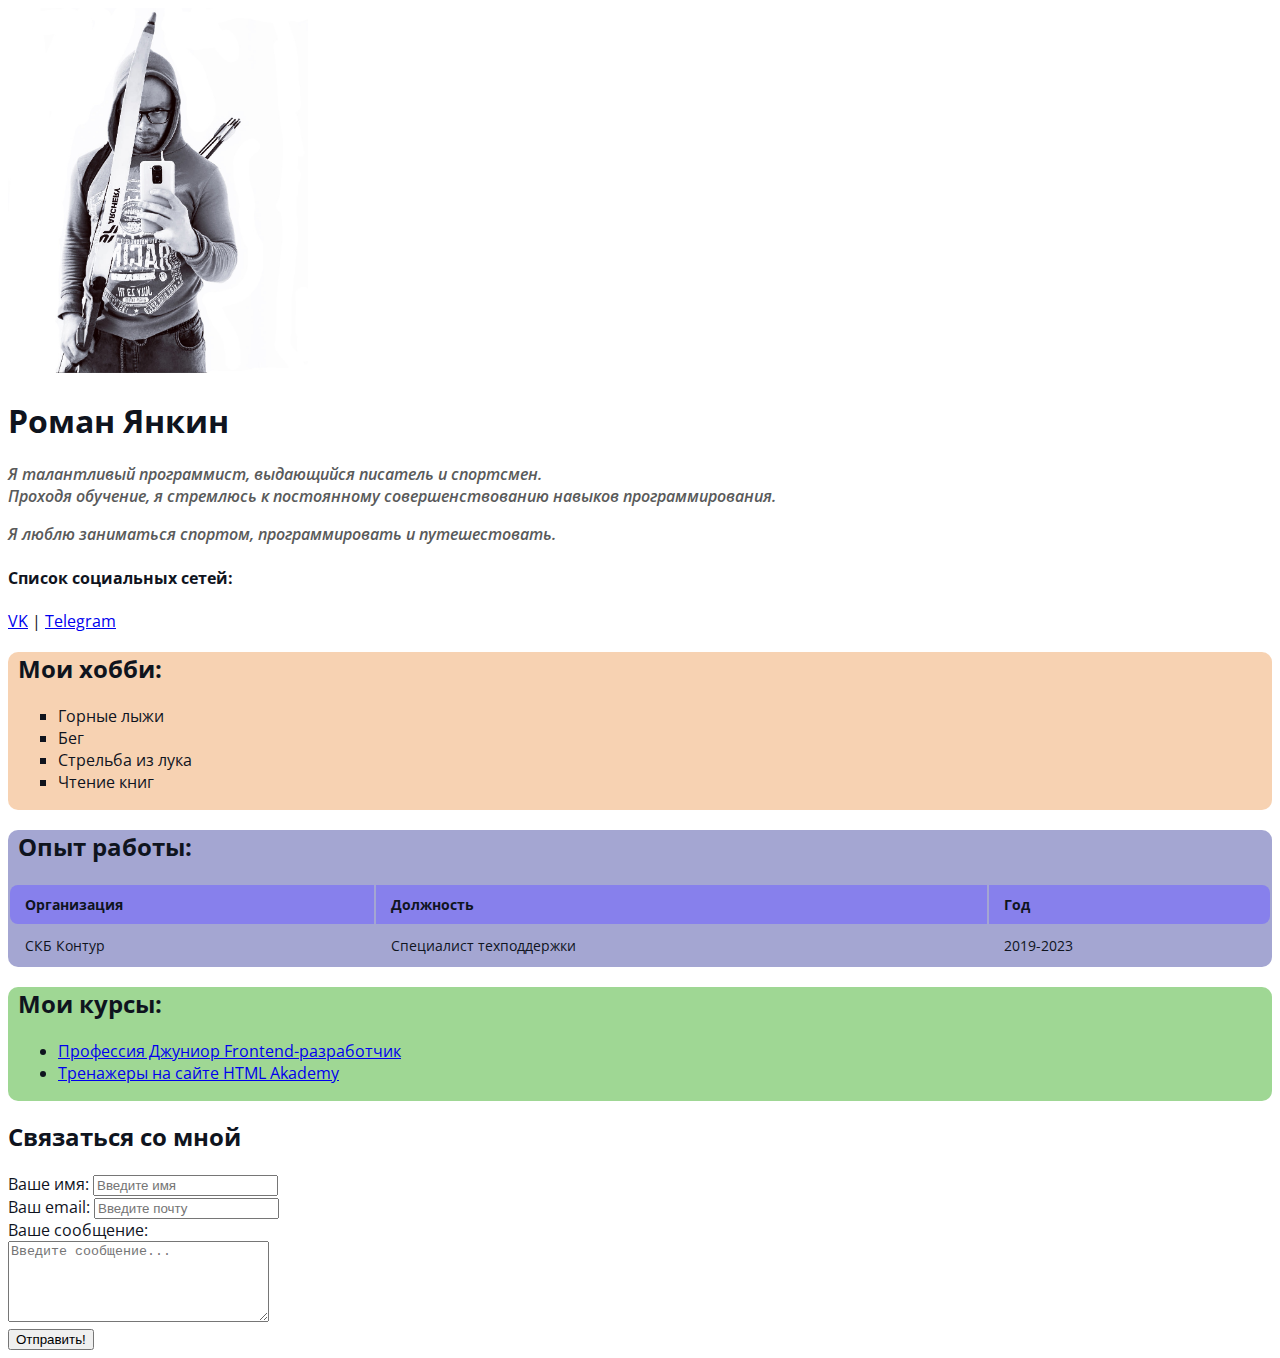
==== index.html @ 79a3d3da "13" ====
<!DOCTYPE html>
<html lang="en">
<head>
    <meta charset="UTF-8">
    <meta http-equiv="X-UA-Compatible" content="IE=edge">
    <meta name="viewport" content="width=device-width, initial-scale=1.0">
    <meta name="description" content="Данная страница является резюме Романа Янкина.">
    <meta name="kewords" content="Резюме Янкин Роман, Роман Янкин, Янкин Р.О, сайт-визитка Янкин Р.О">
    <title>Резюме Янкин Р.О</title>
    <link rel="stylesheet" href="styles.css">
    <link rel="stylesheet" href="fonts.css">
</head>

<body>
    <div class="container">
        <div class="info">
            <img src="photo.jpg" width="300" alt="мое фото">
        </div>

        <div class="info-text">
            <h1>Роман Янкин</h1>

            <p>Я талантливый программист, выдающийся писатель и спортсмен.
                <br> 
            Проходя обучение, я стремлюсь к постоянному совершенствованию навыков программирования.</p>
            <p>Я люблю заниматься спортом, программировать и путешестовать.</p>

            <h4>Список социальных сетей:</h4>
        
            <nav>
                <a href="https://vk.com/id458600415" target="_blank">VK</a>
        |
                <a href="https://t.me/gfR616" target="_blank">Telegram</a>
            </nav>
        </div>

        <div class="card-1">
            <h2>Мои хобби:</h2>
            <ul type="square">
                <li>Горные лыжи</li>
                <li>Бег</li>
                <li>Стрельба из лука</li>
                <li>Чтение книг</li>
            </ul>
        </div>

        <div class="card-2">
            <h2 class="card-2-head">Опыт работы:</h2>
            
            <table class="table">
                <thead>
                    <tr>
                        <th>Организация</th>
                        <th>Должность</th>
                        <th>Год</th>
                    </tr>
                </thead>
                <tbody>
                    <tr>
                        <td>СКБ Контур</td>
                        <td>Специалист техподдержки</td>
                        <td>2019-2023</td>
                        </tr>
                </tbody>
            </table>
        </div>

        <div class="card-3"> 
            <h2>Мои курсы:</h2>
            <ul>
                <li><a href="https://result.school/products/junior-js">Профессия Джуниор Frontend-разработчик</a></li>
                <li><a href="https://htmlacademy.ru/profile/ghostb1313">Тренажеры на сайте HTML Akademy</a></li>
            </ul>
        </div> 

        <h2>Связаться со мной</h2>
            <div>
                <form>
                    <label for="name">Ваше имя:</label>
                    <input type="text" id="name" placeholder="Введите имя">
                </form>
            </div>

            <div>
                <form>
                    <label for="email">Ваш email:</label>
                    <input type="email" id="email" placeholder="Введите почту">
                </form>
            </div>
            <div>
                <form>
                    <label for="textarea">Ваше сообщение:</label>
                    <br>
                    <textarea name="" id="textarea" cols="30" rows="5" placeholder="Введите сообщение..."></textarea>
                </form>
            </div>

            <div>
                <button type="submit">Отправить!</button>
            </div>

    </div>
</body>
</html>
---- styles.css ----
@import url('https://fonts.googleapis.com/css2?family=Open+Sans&display=swap');

body {
    font-family: "Open Sans", Arial, sans-serif;
    font-size: 16px;
    font-weight: normal;
    background-color: #ffffff;
    color: #0f141e;
}

.info-text p {
    font-style: italic;
    font-weight: 600;
    color: #595a5a;
}

.card-1 {
    border-bottom-hight: 20px;
    border-radius: 10px;
    background-color: rgba(239, 167, 103, 0.51);
    padding-bottom: 1px;
    padding-left: 10px;

}

.card-2 {
    border-radius: 10px;
    background-color: rgba(74, 77, 165, 0.5);
}

.card-2-head {
    padding-left: 10px;
}

.card-3 {
    border-radius: 10px;
    background-color: rgba(64, 175, 42, 0.5);
    padding-bottom: 1px;
    padding-left: 10px;
}

/* тут табличка */
.table {
	width: 100%;
	border: none;
	margin-bottom: 20px;
}
.table thead th {
	font-weight: bold;
	text-align: left;
	border: none;
	padding: 10px 15px;
	background: #8780ec;
	font-size: 14px;
}
.table thead tr th:first-child {
	border-radius: 8px 0 0 8px;
}
.table thead tr th:last-child {
	border-radius: 0 8px 8px 0;
}
.table tbody td {
	text-align: left;
	border: none;
	padding: 10px 15px;
	font-size: 14px;
	vertical-align: top;
}
.table tbody tr:nth-child(even){
	background: #f3f3f3;
}
.table tbody tr td:first-child {
	border-radius: 8px 0 0 8px;
}
.table tbody tr td:last-child {
	border-radius: 0 8px 8px 0;
}
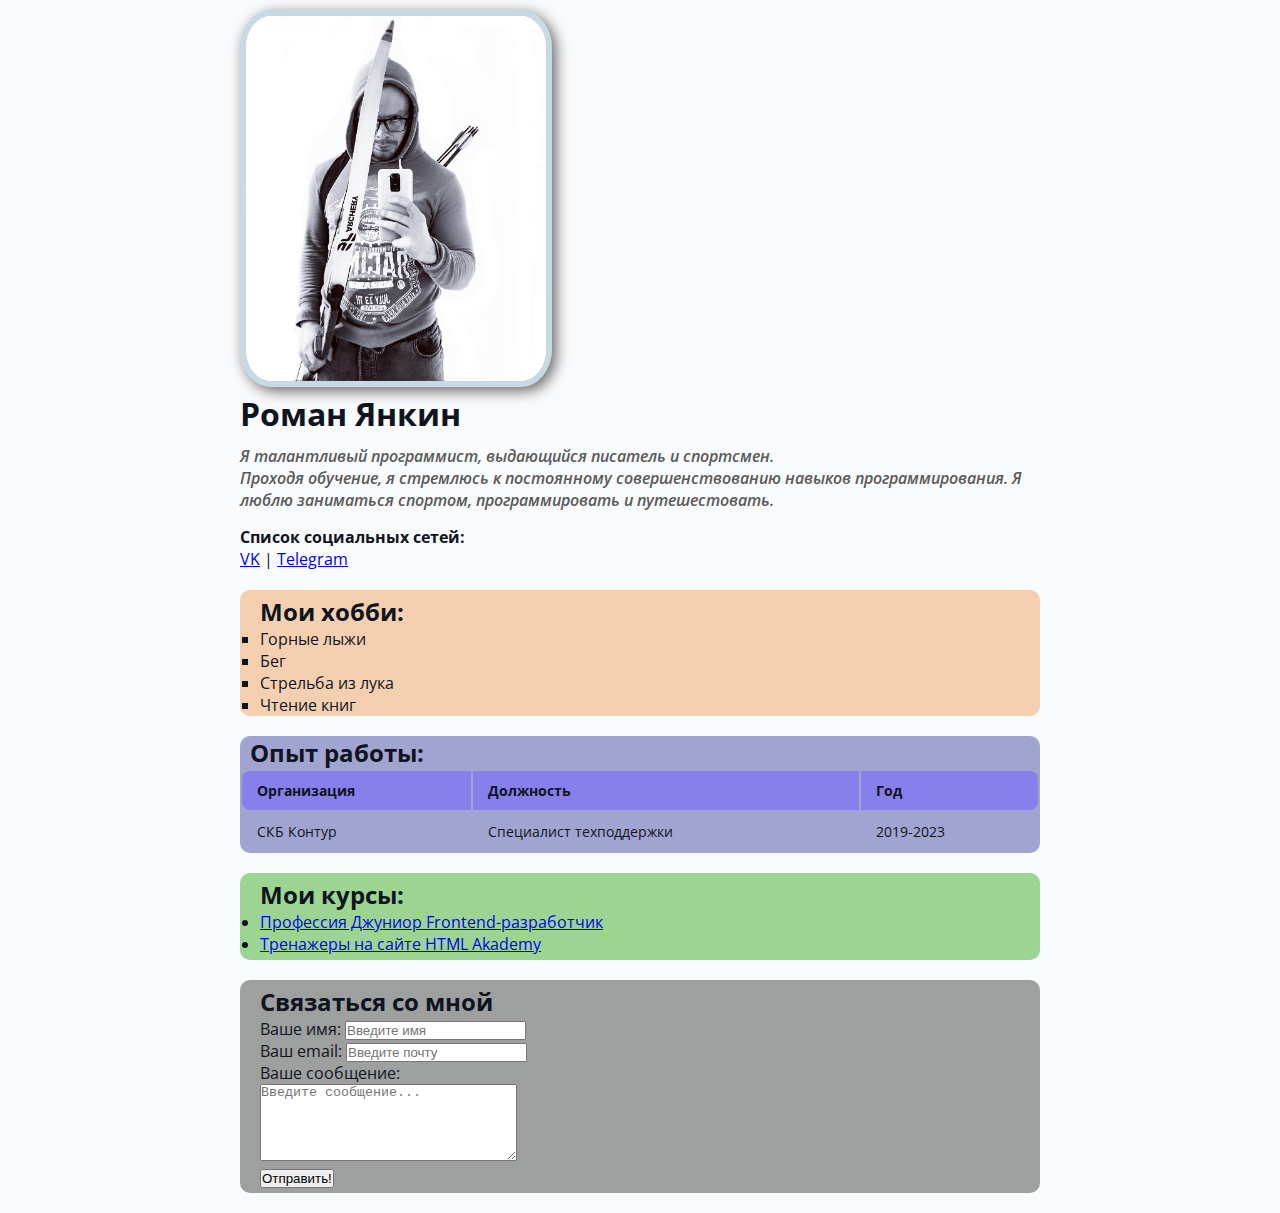
==== commit d28e06b4: "14" ====
--- a/index.html
+++ b/index.html
@@ -13,8 +13,8 @@
 
 <body>
     <div class="container">
-        <div class="info">
-            <img src="photo.jpg" width="300" alt="мое фото">
+        <div>
+            <img class="info" src="photo.jpg" width="300" alt="мое фото">
         </div>
 
         <div class="info-text">
@@ -22,8 +22,8 @@
 
             <p>Я талантливый программист, выдающийся писатель и спортсмен.
                 <br> 
-            Проходя обучение, я стремлюсь к постоянному совершенствованию навыков программирования.</p>
-            <p>Я люблю заниматься спортом, программировать и путешестовать.</p>
+            Проходя обучение, я стремлюсь к постоянному совершенствованию навыков программирования.
+            Я люблю заниматься спортом, программировать и путешестовать.</p>
 
             <h4>Список социальных сетей:</h4>
         
@@ -73,6 +73,7 @@
             </ul>
         </div> 
 
+        <div class="contacts">
         <h2>Связаться со мной</h2>
             <div>
                 <form>
@@ -98,7 +99,7 @@
             <div>
                 <button type="submit">Отправить!</button>
             </div>
-
+        </div>
     </div>
 </body>
 </html>
--- a/styles.css
+++ b/styles.css
@@ -1,31 +1,59 @@
 @import url('https://fonts.googleapis.com/css2?family=Open+Sans&display=swap');
+
+* {
+    margin: 0;
+    padding: 0;  
+}
 
 body {
     font-family: "Open Sans", Arial, sans-serif;
     font-size: 16px;
     font-weight: normal;
-    background-color: #ffffff;
+    background-color: #ecf1f355;
     color: #0f141e;
+}
+
+.container {
+    max-width: 800px;
+    margin:auto;
+}
+
+.info {  
+    width:400;
+    height: fit-content;
+    box-shadow: 4px 4px 14px rgba(16, 14, 14, 0.623);
+    border:rgba(132, 179, 197, 0.452) solid 6px;
+    border-radius: 10%;
+    margin-top: 10px;
+    margin-bottom: 0px;
+}
+
+.info-text {
+    margin-bottom: 20px;
 }
 
 .info-text p {
     font-style: italic;
     font-weight: 600;
     color: #595a5a;
+    margin-top: 10px;
+    margin-bottom: 15px;
 }
 
 .card-1 {
-    border-bottom-hight: 20px;
+    border-bottom-width: 20px;
     border-radius: 10px;
     background-color: rgba(239, 167, 103, 0.51);
-    padding-bottom: 1px;
-    padding-left: 10px;
-
+    padding: 5px 0px 0px 20px;
+    margin-top: 10px;
+    margin-bottom: 20px;
 }
 
 .card-2 {
     border-radius: 10px;
     background-color: rgba(74, 77, 165, 0.5);
+    margin-top: 10px;
+    margin-bottom: 20px;
 }
 
 .card-2-head {
@@ -35,8 +63,18 @@
 .card-3 {
     border-radius: 10px;
     background-color: rgba(64, 175, 42, 0.5);
-    padding-bottom: 1px;
-    padding-left: 10px;
+    padding: 5px 0px 5px 20px;
+    margin-top: 10px;
+    margin-bottom: 20px;
+}
+
+.contacts {
+    border-radius: 10px;
+    background-color: rgba(41, 44, 40, 0.441);
+    padding: 5px 0px 5px 20px;
+    margin-top: 10px;
+    margin-bottom: 20px;
+
 }
 
 /* тут табличка */
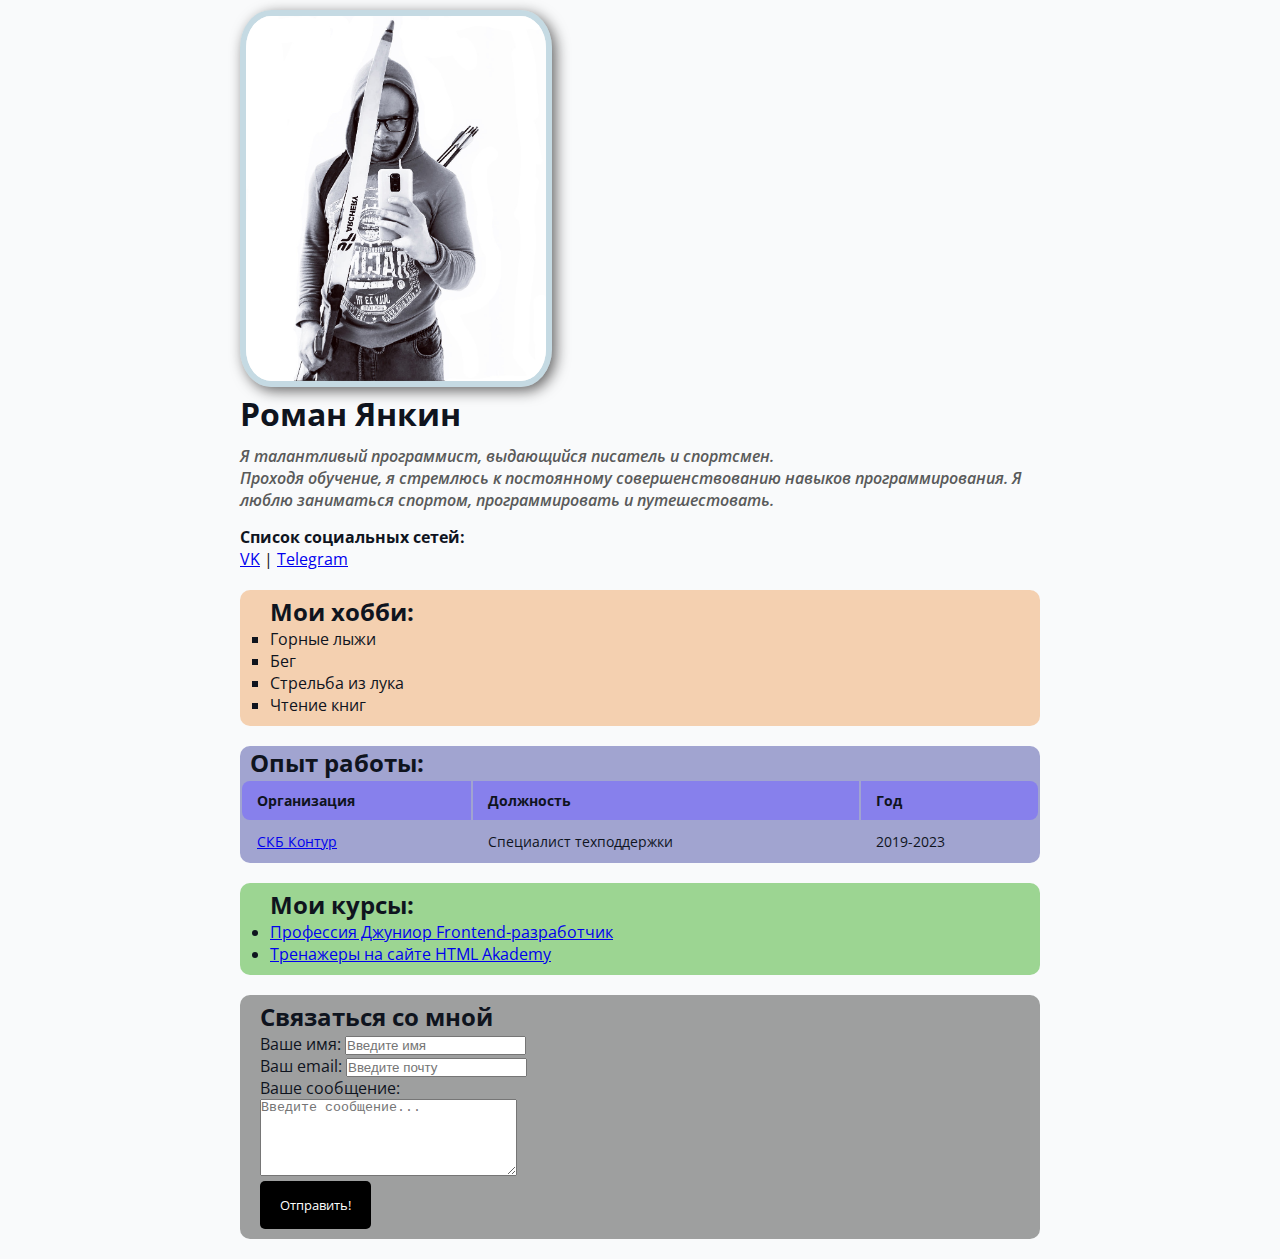
==== commit 2101c1ab: "121" ====
--- a/index.html
+++ b/index.html
@@ -57,7 +57,7 @@
                 </thead>
                 <tbody>
                     <tr>
-                        <td>СКБ Контур</td>
+                        <td><a href="https://kontur.ru/">СКБ Контур</a></td>
                         <td>Специалист техподдержки</td>
                         <td>2019-2023</td>
                         </tr>
@@ -97,7 +97,7 @@
             </div>
 
             <div>
-                <button type="submit">Отправить!</button>
+                <button class="btn" type="submit">Отправить!</button>
             </div>
         </div>
     </div>
--- a/styles.css
+++ b/styles.css
@@ -19,7 +19,6 @@
 }
 
 .info {  
-    width:400;
     height: fit-content;
     box-shadow: 4px 4px 14px rgba(16, 14, 14, 0.623);
     border:rgba(132, 179, 197, 0.452) solid 6px;
@@ -44,7 +43,7 @@
     border-bottom-width: 20px;
     border-radius: 10px;
     background-color: rgba(239, 167, 103, 0.51);
-    padding: 5px 0px 0px 20px;
+    padding: 5px 0px 10px 30px;
     margin-top: 10px;
     margin-bottom: 20px;
 }
@@ -63,7 +62,7 @@
 .card-3 {
     border-radius: 10px;
     background-color: rgba(64, 175, 42, 0.5);
-    padding: 5px 0px 5px 20px;
+    padding: 5px 0px 10px 30px;
     margin-top: 10px;
     margin-bottom: 20px;
 }
@@ -71,7 +70,7 @@
 .contacts {
     border-radius: 10px;
     background-color: rgba(41, 44, 40, 0.441);
-    padding: 5px 0px 5px 20px;
+    padding: 5px 0px 10px 20px;
     margin-top: 10px;
     margin-bottom: 20px;
 
@@ -112,4 +111,24 @@
 }
 .table tbody tr td:last-child {
 	border-radius: 0 8px 8px 0;
+}
+
+/* кнопки */
+.btn {
+    background: black;
+    padding: 15px 20px;
+    color: white;
+    border: none;
+    cursor: pointer;
+    border-radius: 5px;
+    font-family: inherit;
+}   
+
+.btn:hover {
+    opacity: 0.8;
+}
+
+/* Ссылки */
+a {
+    color:
 }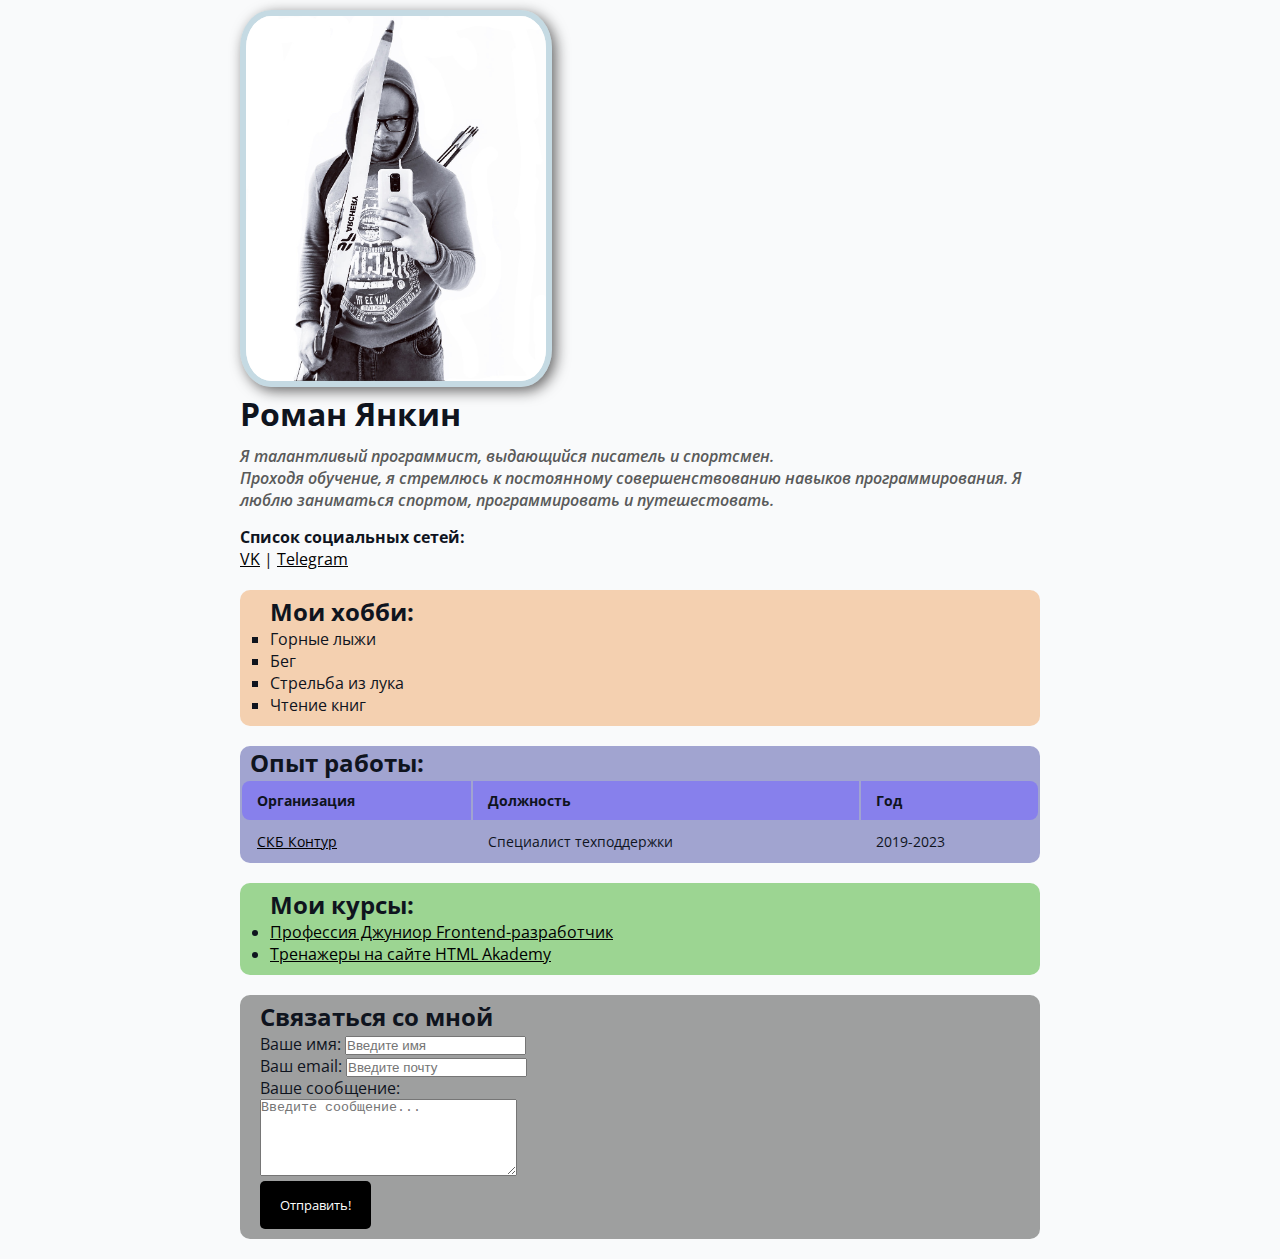
==== commit afc35e5a: "112" ====
--- a/index.html
+++ b/index.html
@@ -57,7 +57,7 @@
                 </thead>
                 <tbody>
                     <tr>
-                        <td><a href="https://kontur.ru/">СКБ Контур</a></td>
+                        <td><a href="https://kontur.ru/" target="_blank">СКБ Контур</a></td>
                         <td>Специалист техподдержки</td>
                         <td>2019-2023</td>
                         </tr>
@@ -68,8 +68,8 @@
         <div class="card-3"> 
             <h2>Мои курсы:</h2>
             <ul>
-                <li><a href="https://result.school/products/junior-js">Профессия Джуниор Frontend-разработчик</a></li>
-                <li><a href="https://htmlacademy.ru/profile/ghostb1313">Тренажеры на сайте HTML Akademy</a></li>
+                <li><a href="https://result.school/products/junior-js" target="_blank">Профессия Джуниор Frontend-разработчик</a></li>
+                <li><a href="https://htmlacademy.ru/profile/ghostb1313" target="_blank">Тренажеры на сайте HTML Akademy</a></li>
             </ul>
         </div> 
 
--- a/styles.css
+++ b/styles.css
@@ -130,5 +130,14 @@
 
 /* Ссылки */
 a {
-    color:
+    color: black;
+}
+
+a:hover {
+    color: orange;
+    font-size:;
+}
+
+a:visited {
+    color: rgb(3, 2, 1);
 }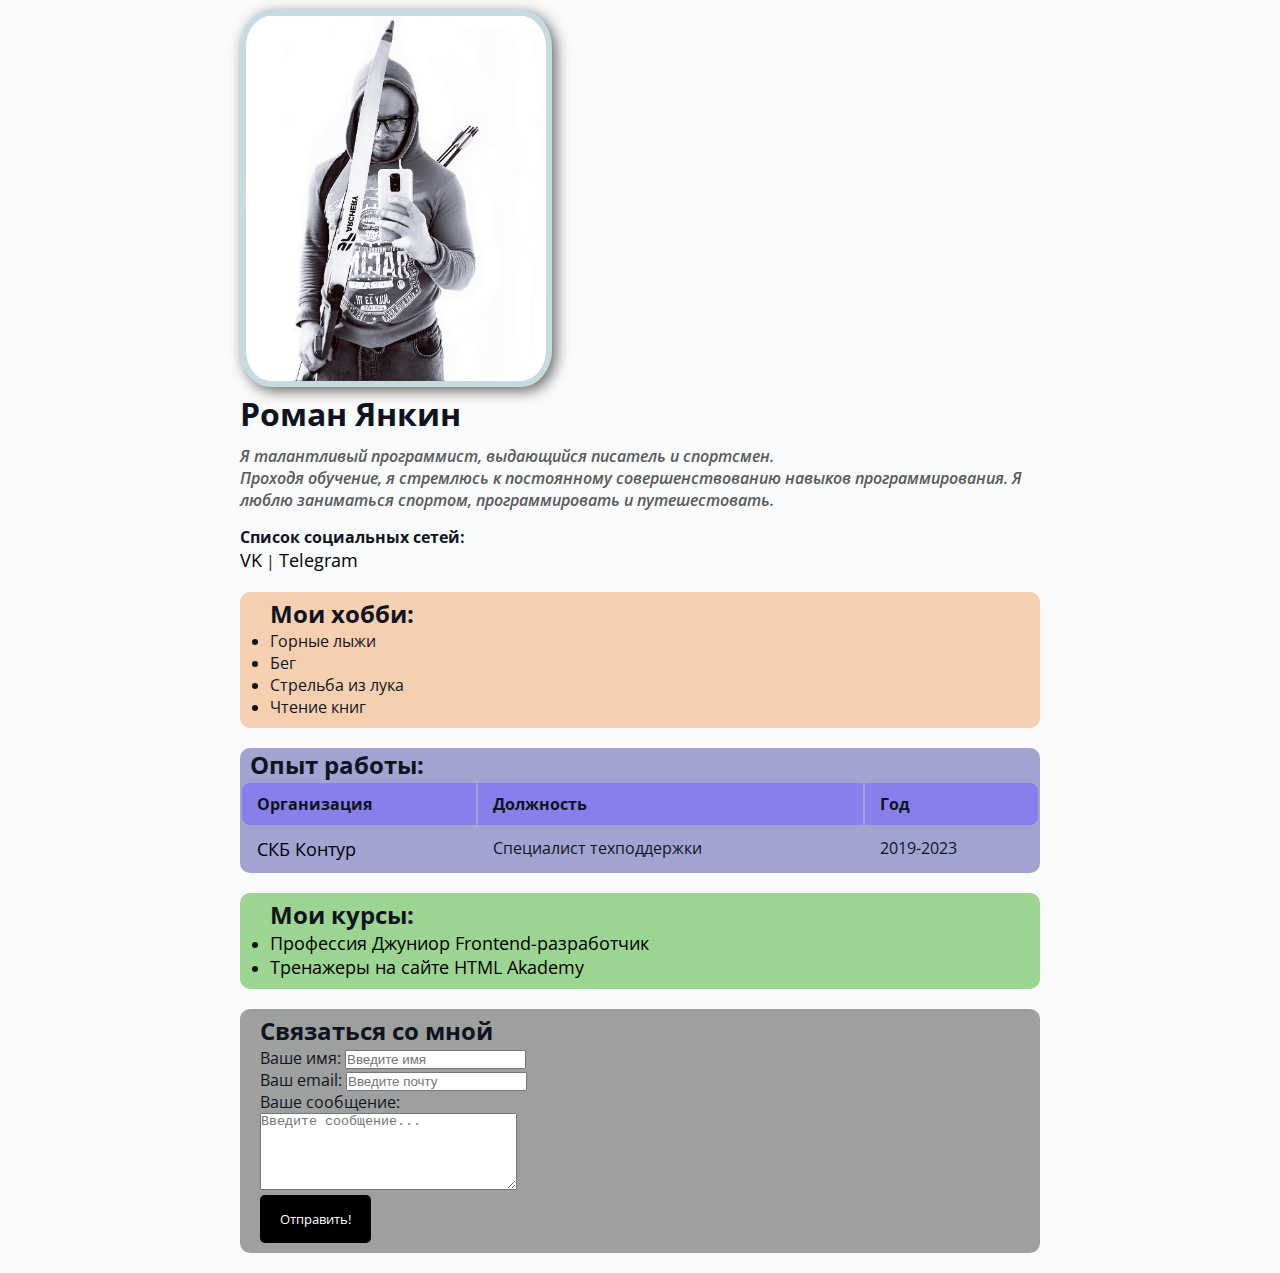
==== commit 8c779618: "21" ====
--- a/index.html
+++ b/index.html
@@ -36,7 +36,7 @@
 
         <div class="card-1">
             <h2>Мои хобби:</h2>
-            <ul type="square">
+            <ul>
                 <li>Горные лыжи</li>
                 <li>Бег</li>
                 <li>Стрельба из лука</li>
--- a/styles.css
+++ b/styles.css
@@ -40,13 +40,12 @@
 }
 
 .card-1 {
-    border-bottom-width: 20px;
     border-radius: 10px;
     background-color: rgba(239, 167, 103, 0.51);
     padding: 5px 0px 10px 30px;
     margin-top: 10px;
     margin-bottom: 20px;
-}
+}  
 
 .card-2 {
     border-radius: 10px;
@@ -73,7 +72,6 @@
     padding: 5px 0px 10px 20px;
     margin-top: 10px;
     margin-bottom: 20px;
-
 }
 
 /* тут табличка */
@@ -88,7 +86,7 @@
 	border: none;
 	padding: 10px 15px;
 	background: #8780ec;
-	font-size: 14px;
+	font-size: inherit;
 }
 .table thead tr th:first-child {
 	border-radius: 8px 0 0 8px;
@@ -100,7 +98,7 @@
 	text-align: left;
 	border: none;
 	padding: 10px 15px;
-	font-size: 14px;
+	font-size: inherit;
 	vertical-align: top;
 }
 .table tbody tr:nth-child(even){
@@ -111,6 +109,14 @@
 }
 .table tbody tr td:last-child {
 	border-radius: 0 8px 8px 0;
+}
+.table td:hover {
+    background: #4c1ee1;
+    color: white;
+}
+.table a:hover {
+    background: #4c1ee1;
+    color: white; 
 }
 
 /* кнопки */
@@ -129,15 +135,22 @@
 }
 
 /* Ссылки */
-a {
+a:link {
     color: black;
+    text-decoration: none;
+    font-size: large;
 }
+
+a:visited {
+    color:#465050;
+ }
 
 a:hover {
     color: orange;
     font-size:;
+    text-decoration: underline;
 }
 
-a:visited {
-    color: rgb(3, 2, 1);
+a:active {
+    color:red;
 }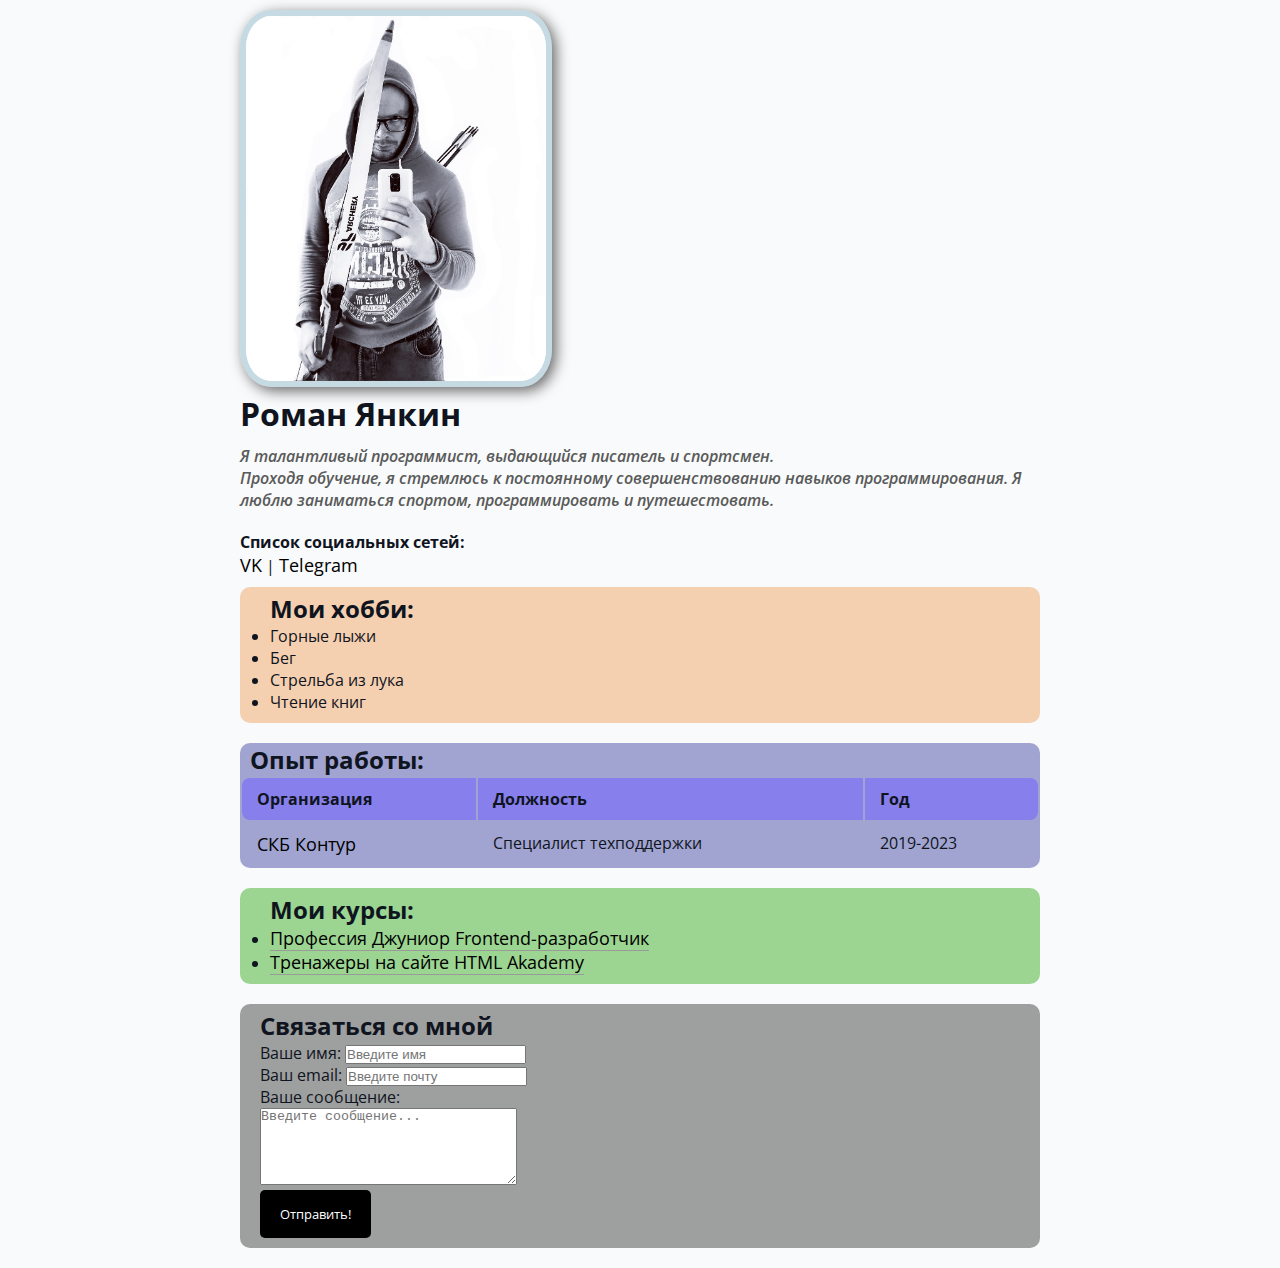
==== commit 5952e002: "123" ====
--- a/index.html
+++ b/index.html
@@ -13,17 +13,16 @@
 
 <body>
     <div class="container">
-        <div>
+        <div class="img-txt">      
             <img class="info" src="photo.jpg" width="300" alt="мое фото">
-        </div>
+            <div class="info-text">
+                <h1>Роман Янкин</h1>
 
-        <div class="info-text">
-            <h1>Роман Янкин</h1>
-
-            <p>Я талантливый программист, выдающийся писатель и спортсмен.
-                <br> 
-            Проходя обучение, я стремлюсь к постоянному совершенствованию навыков программирования.
-            Я люблю заниматься спортом, программировать и путешестовать.</p>
+                <p>Я талантливый программист, выдающийся писатель и спортсмен.
+                    <br> 
+                Проходя обучение, я стремлюсь к постоянному совершенствованию навыков программирования.
+                Я люблю заниматься спортом, программировать и путешестовать.</p>
+            </div>
 
             <h4>Список социальных сетей:</h4>
         
--- a/styles.css
+++ b/styles.css
@@ -29,6 +29,10 @@
 
 .info-text {
     margin-bottom: 20px;
+}
+
+.img-txt img h1 p{
+display: block;
 }
 
 .info-text p {
@@ -63,7 +67,11 @@
     background-color: rgba(64, 175, 42, 0.5);
     padding: 5px 0px 10px 30px;
     margin-top: 10px;
-    margin-bottom: 20px;
+    margin-bottom: 20px;  
+}
+
+.card-3 a {
+    border-bottom: 1px #9a9a9a solid;
 }
 
 .contacts {
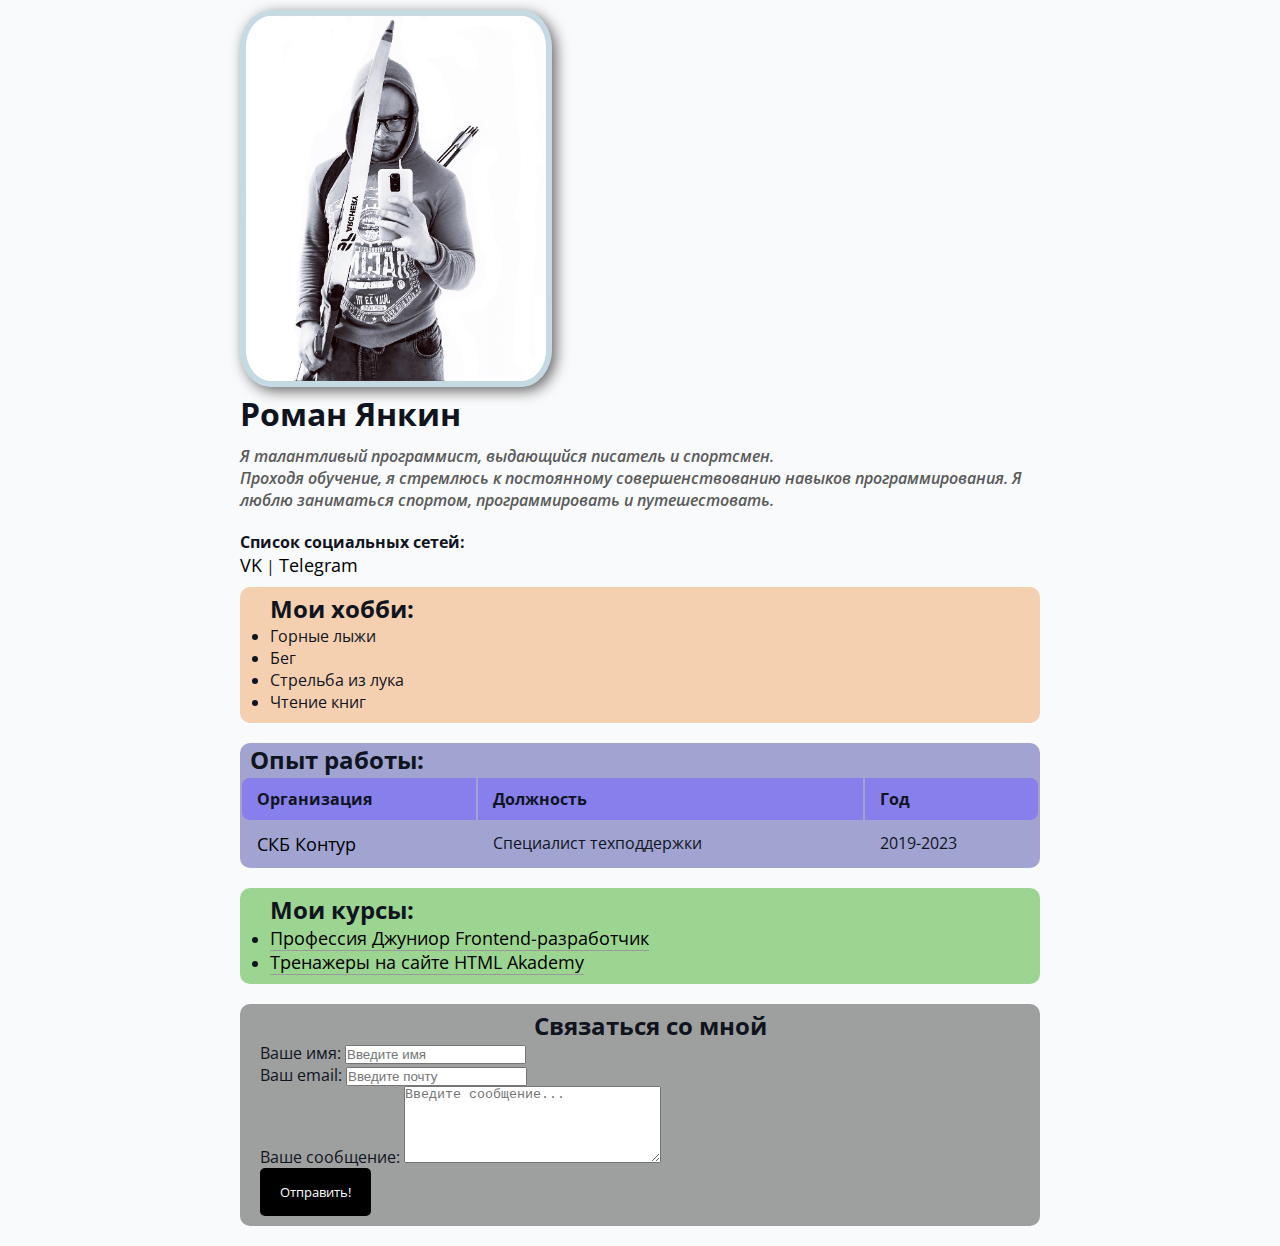
==== commit f9233e2f: "123123" ====
--- a/index.html
+++ b/index.html
@@ -73,31 +73,22 @@
         </div> 
 
         <div class="contacts">
-        <h2>Связаться со мной</h2>
-            <div>
-                <form>
+            <form class="form">           
+                <h2>Связаться со мной</h2>
+                <div class="form-group">
                     <label for="name">Ваше имя:</label>
-                    <input type="text" id="name" placeholder="Введите имя">
-                </form>
-            </div>
-
-            <div>
-                <form>
+                    <input type="text" id="name" placeholder="Введите имя">                
+                </div>
+                <div class="form-group">
                     <label for="email">Ваш email:</label>
                     <input type="email" id="email" placeholder="Введите почту">
-                </form>
-            </div>
-            <div>
-                <form>
+                </div>
+                <div class="form-group">
                     <label for="textarea">Ваше сообщение:</label>
-                    <br>
                     <textarea name="" id="textarea" cols="30" rows="5" placeholder="Введите сообщение..."></textarea>
-                </form>
-            </div>
-
-            <div>
-                <button class="btn" type="submit">Отправить!</button>
-            </div>
+                </div>    
+                    <button class="btn" type="submit">Отправить!</button>
+            </form>
         </div>
     </div>
 </body>
--- a/styles.css
+++ b/styles.css
@@ -31,9 +31,6 @@
     margin-bottom: 20px;
 }
 
-.img-txt img h1 p{
-display: block;
-}
 
 .info-text p {
     font-style: italic;
@@ -80,6 +77,10 @@
     padding: 5px 0px 10px 20px;
     margin-top: 10px;
     margin-bottom: 20px;
+}
+
+.form h2 {
+    text-align: center;
 }
 
 /* тут табличка */
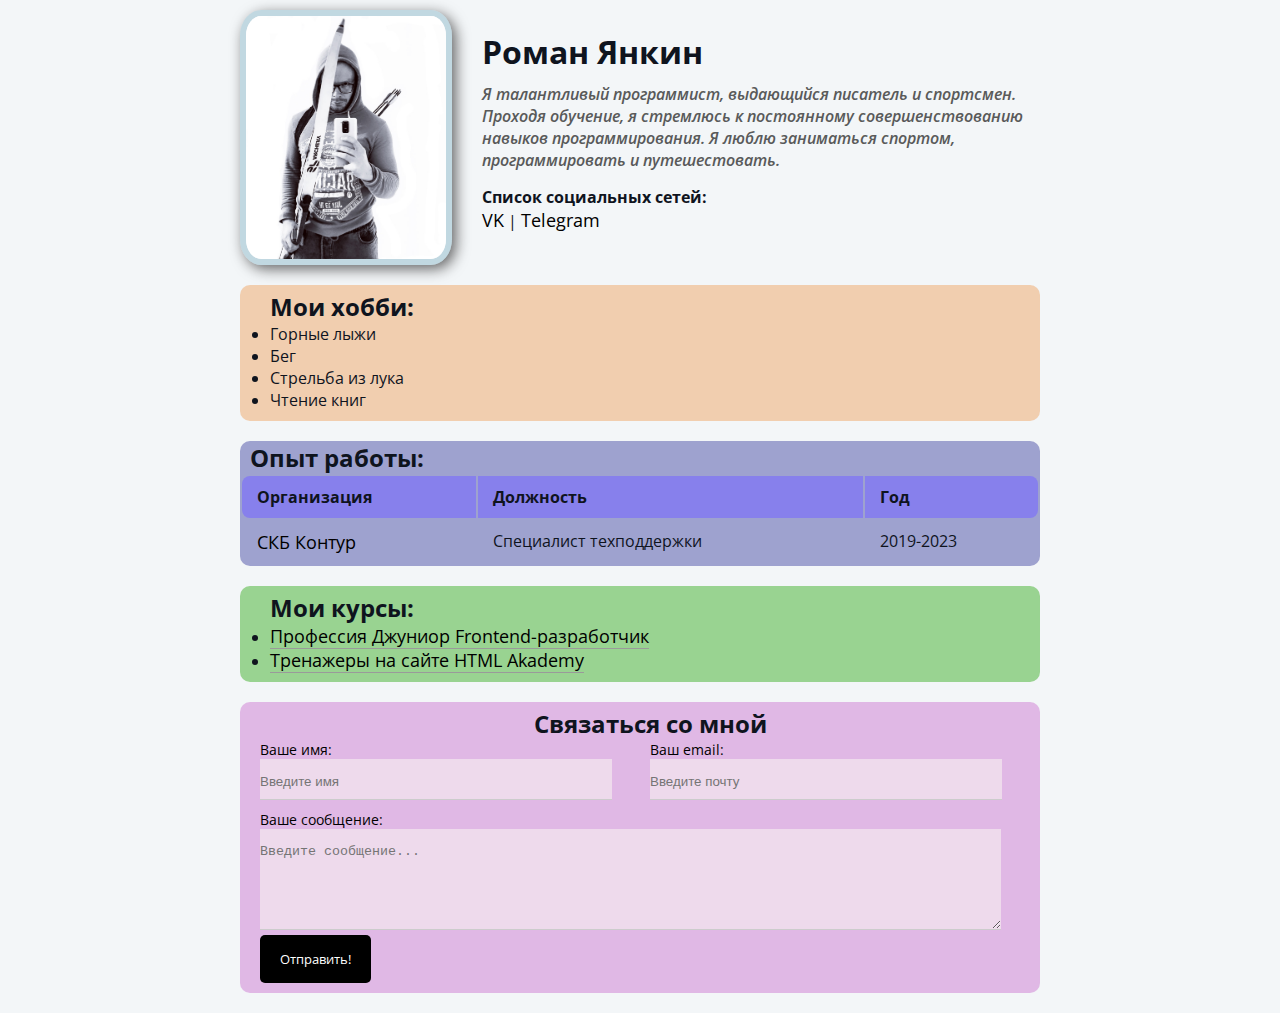
==== commit 4f3d708b: "12121" ====
--- a/index.html
+++ b/index.html
@@ -14,7 +14,7 @@
 <body>
     <div class="container">
         <div class="img-txt">      
-            <img class="info" src="photo.jpg" width="300" alt="мое фото">
+            <img class="img" src="photo.jpg" width="200" alt="мое фото">
             <div class="info-text">
                 <h1>Роман Янкин</h1>
 
@@ -22,15 +22,13 @@
                     <br> 
                 Проходя обучение, я стремлюсь к постоянному совершенствованию навыков программирования.
                 Я люблю заниматься спортом, программировать и путешестовать.</p>
+            
+        
+            <h4>Список социальных сетей:</h4>
+                <a href="https://vk.com/id458600415" target="_blank">VK</a>  
+                |
+                <a href="https://t.me/gfR616" target="_blank">Telegram</a>
             </div>
-
-            <h4>Список социальных сетей:</h4>
-        
-            <nav>
-                <a href="https://vk.com/id458600415" target="_blank">VK</a>
-        |
-                <a href="https://t.me/gfR616" target="_blank">Telegram</a>
-            </nav>
         </div>
 
         <div class="card-1">
@@ -75,13 +73,15 @@
         <div class="contacts">
             <form class="form">           
                 <h2>Связаться со мной</h2>
-                <div class="form-group">
-                    <label for="name">Ваше имя:</label>
-                    <input type="text" id="name" placeholder="Введите имя">                
-                </div>
-                <div class="form-group">
-                    <label for="email">Ваш email:</label>
-                    <input type="email" id="email" placeholder="Введите почту">
+                <div class="form-row">
+                    <div class="form-group">
+                        <label for="name">Ваше имя:</label>
+                        <input type="text" id="name" placeholder="Введите имя">                
+                    </div>
+                    <div class="form-group">
+                        <label for="email">Ваш email:</label>
+                        <input type="email" id="email" placeholder="Введите почту">
+                    </div>
                 </div>
                 <div class="form-group">
                     <label for="textarea">Ваше сообщение:</label>
--- a/styles.css
+++ b/styles.css
@@ -9,7 +9,7 @@
     font-family: "Open Sans", Arial, sans-serif;
     font-size: 16px;
     font-weight: normal;
-    background-color: #ecf1f355;
+    background-color: #ecf1f39f;
     color: #0f141e;
 }
 
@@ -18,7 +18,7 @@
     margin:auto;
 }
 
-.info {  
+.img {  
     height: fit-content;
     box-shadow: 4px 4px 14px rgba(16, 14, 14, 0.623);
     border:rgba(132, 179, 197, 0.452) solid 6px;
@@ -40,6 +40,17 @@
     margin-bottom: 15px;
 }
 
+.img-txt {
+    display: flex;
+    width: 100%;
+    margin-bottom: 20px;
+}
+
+.img-txt .info-text {
+    margin-top: 30px;
+    margin-left: 30px;
+}
+
 .card-1 {
     border-radius: 10px;
     background-color: rgba(239, 167, 103, 0.51);
@@ -73,7 +84,7 @@
 
 .contacts {
     border-radius: 10px;
-    background-color: rgba(41, 44, 40, 0.441);
+    background-color: rgba(215, 154, 219, 0.675);
     padding: 5px 0px 10px 20px;
     margin-top: 10px;
     margin-bottom: 20px;
@@ -81,6 +92,37 @@
 
 .form h2 {
     text-align: center;
+}
+
+.form-group label {
+    display:block;
+    font-size: 14px;
+    color: black;
+}
+.form-group input, textarea {
+    width: 95%;
+    box-sizing: border-box;
+    border: none;
+    background: #efdeece6;
+    border-bottom: 1px solid #ccc;
+    padding: 15px 0 10px;
+    color: #0c0c0c;
+}
+
+.form-row {
+    margin-bottom: 10px;
+    display:flex;
+}
+
+.form-row .form-group{
+    /* display: inline-block; */
+    margin-right: 20px;
+    width: 50%;
+    /* box-sizing: border-box; */
+}
+
+.form-row .form-group: :last-child {
+    margin-right: 0;
 }
 
 /* тут табличка */
